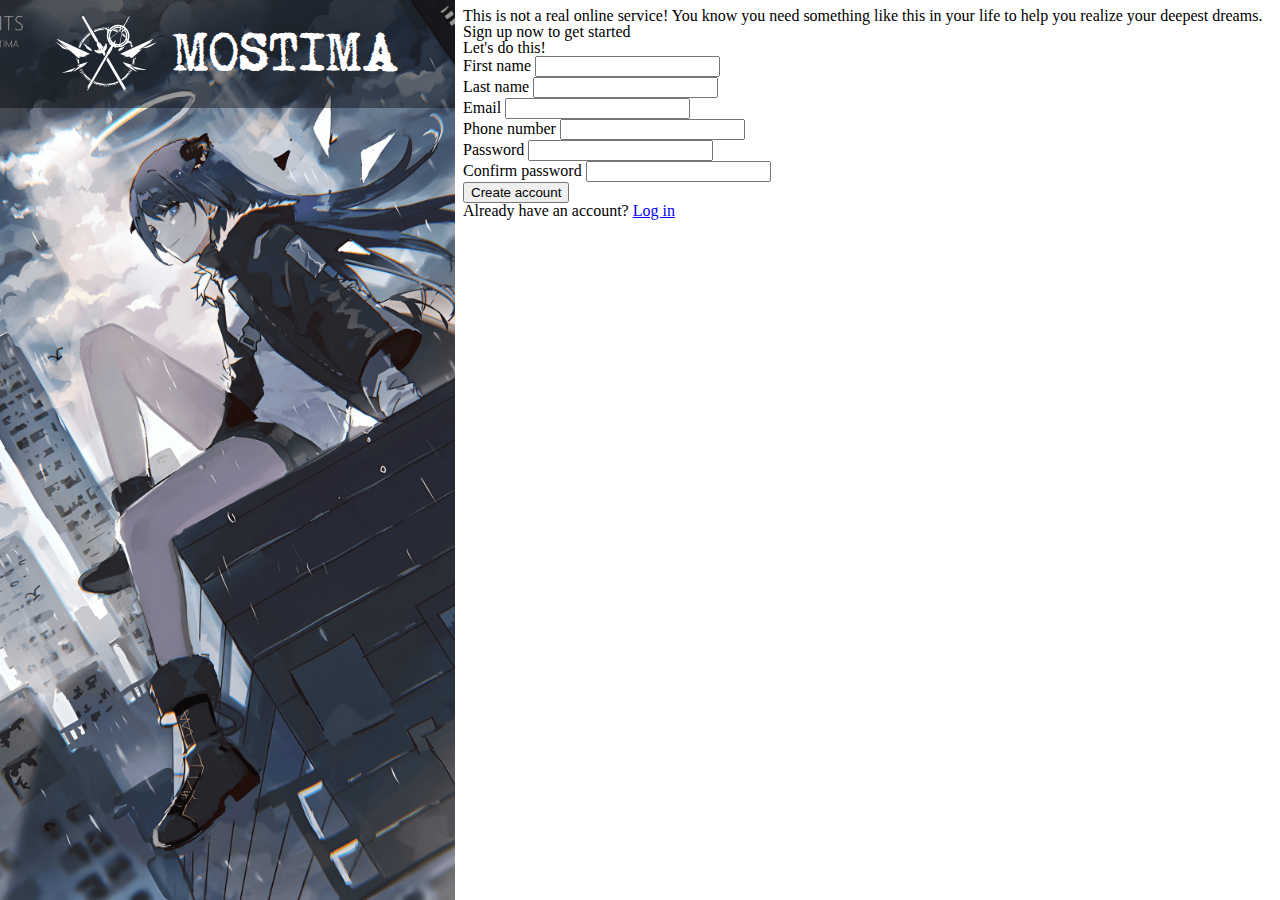
==== index.html @ 21a83325 "Doing let cover bg and right forms element" ====
<!DOCTYPE html>
<html lang="en">

<head>
    <meta charset="UTF-8">
    <meta name="viewport" content="width=device-width, initial-scale=1.0">
    <title>Sign-Up Form --- the Odin Project</title>

    <link rel="stylesheet" href="sytle.css">
</head>

<body>

    <main class="main-container">
        <div class="frame">
            <!-- <img src="./assets/img/lococop_Mostima.png" alt=""> -->
            <!-- <div class="cover"></div> -->
            <div class="banner">
                <img src="./assets/img/logo_Mostima_white.svg" alt="">
                <p>MOSTIMA</p>
            </div>
        </div>

        <div class="forms">
            <div class="text-container">
                <p>This is not a real online service! You know you need something like this in your life to help you realize your deepest dreams. Sign up <i>now</i> to get started</p>
            </div>

            <div class="form-container">
                <p>Let's do this!</p>

                <form action="" method="post">
                    <div>
                        <label for="first-name">First name</label>
                        <input type="text" name="user-firstname" id="first-name">
                    </div>

                    <div>
                        <label for="last-name">Last name</label>
                        <input type="text" name="user-lastname" id="last-name">
                    </div>

                    <div>
                        <label for="mail">Email</label>
                        <input type="email" name="user-email" id="mail">
                    </div>

                    <div>
                        <label for="phone-number">Phone number</label>
                        <input type="tel" name="user-phonenumber" id="phone-number">
                    </div>

                    <div>
                        <label for="password">Password</label>
                        <input type="password" name="user-password" id="password">
                    </div>

                    <div>
                        <label for="conf-password">Confirm password</label>
                        <input type="password" name="user-confpassword" id="conf-password">
                    </div>

                    <div>
                        <button type="submit">Create account</button>
                    </div>
                </form>
            </div>
            <div class="login-hyperlink">
                Already have an account? <a href="#">Log in</a>
            </div>
        </div>
    </main>

</body>

</html>
---- sytle.css ----
/* http://meyerweb.com/eric/tools/css/reset/ 
   v2.0 | 20110126
   License: none (public domain)
*/
/* prettier-ignore */
html, body, div, span, applet, object, iframe,
h1, h2, h3, h4, h5, h6, p, blockquote, pre,
a, abbr, acronym, address, big, cite, code,
del, dfn, em, img, ins, kbd, q, s, samp,
small, strike, strong, sub, sup, tt, var,
b, u, i, center,
dl, dt, dd, ol, ul, li,
fieldset, form, label, legend,
table, caption, tbody, tfoot, thead, tr, th, td,
article, aside, canvas, details, embed, 
figure, figcaption, footer, header, hgroup, 
menu, nav, output, ruby, section, summary,
time, mark, audio, video {
	margin: 0;
	padding: 0;
	border: 0;
	font-size: 100%;
	font: inherit;
	vertical-align: baseline;
}
/* HTML5 display-role reset for older browsers */
article, aside, details, figcaption, figure, 
footer, header, hgroup, menu, nav, section {
	display: block;
}
body {
	line-height: 1;
}
ol, ul {
	list-style: none;
}
blockquote, q {
	quotes: none;
}
blockquote:before, blockquote:after,
q:before, q:after {
	content: '';
	content: none;
}
table {
	border-collapse: collapse;
	border-spacing: 0;
}

/* End of Meyer's Reset */
/* Start of general settings (e.g., font-face, CSS's properties) */

@font-face {
    font-family: "helvetica bold";
    src: 
        url(assets/fonts/freesansbold-webfont.woff2) format("woff2"),
        url(assets/fonts/freesansbold-webfont.woff) format("woff");
    font-weight: bold;
    font-style: normal;
}

@font-face {
    font-family: "helvetica";
    src: 
        url(assets/fonts/freesans-webfont.woff2) format("woff2"),
        url(assets/fonts/freesans-webfont.woff) format("woff");
    font-weight: normal;
    font-style: normal;
}

@font-face {
    font-family: "typewriter";
    src: 
        url(assets/fonts/momt___-webfont.woff2) format("woff2"),
        url(assets/fonts/momt___-webfont.woff) format("woff");
    font-weight: bold;
    font-style: normal;
}

:root {
    --frame-height: 640px;
    /* --cover-abs-pos: ; */
}

/* End of general settings */
/* Start of styling */

.main-container {
    min-height: 100vh;
    display: flex;
    /* flex-wrap: wrap; */
}

.frame {
    background-image: url(./assets/img/lococop_Mostima.png);
    background-position: center center;
    background-size: cover;
    background-repeat: no-repeat;
}

.frame .cover {
    /* background-image: url(./assets/img/lococop_Mostima.png);
    background-size: auto 640px;
    background-repeat: no-repeat; */
    /* flex: 4; */
    /* background-repeat: no-repeat; */
}

.frame .banner {
    width: inherit;
    padding: 16px 56px;
    background-color: rgba(0, 0, 0, 0.4);
    display: flex;
    justify-content: center;
    align-items: center;
    /* flex: 5; */
}

.frame .banner img {
    width: 100px;
    margin-right: 16px;
}

.frame .banner p {
    font: 3rem "typewriter";
    /* font-size: 3rem; */
    color: #fff;
}

.forms {
    margin: 8px;
}

.forms .text-container {
    /* font: ; */
}

.forms .text-container {
    /* font: 1.3rem "helvetica bold"; */
}
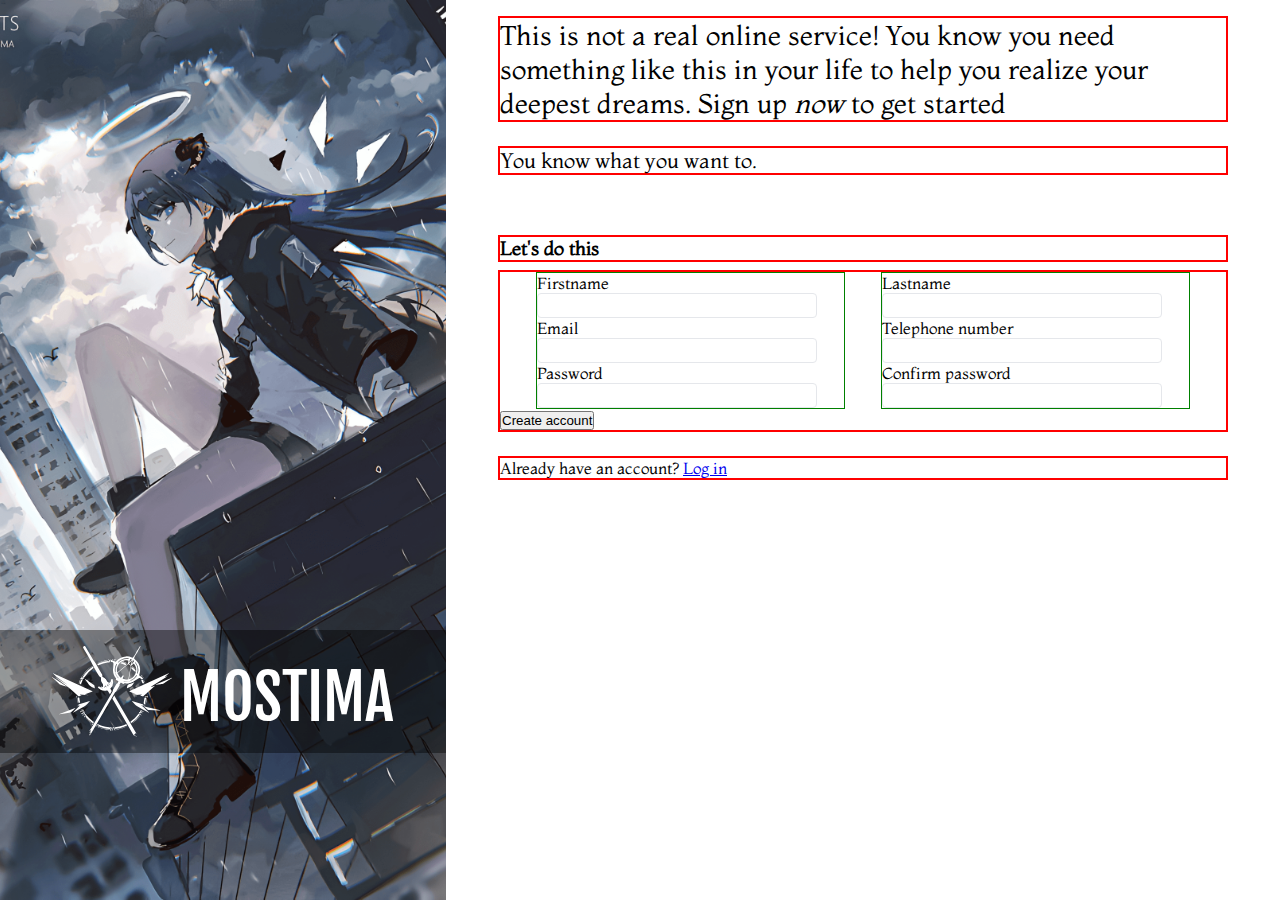
==== commit 1767e0af: "Fixing things, add styling to forms" ====
--- a/index.html
+++ b/index.html
@@ -12,63 +12,60 @@
 <body>
 
     <main class="main-container">
-        <div class="frame">
-            <!-- <img src="./assets/img/lococop_Mostima.png" alt=""> -->
-            <!-- <div class="cover"></div> -->
-            <div class="banner">
+        <div class="image-container">
+            <div class="title-wrapper">
                 <img src="./assets/img/logo_Mostima_white.svg" alt="">
                 <p>MOSTIMA</p>
             </div>
         </div>
 
-        <div class="forms">
-            <div class="text-container">
-                <p>This is not a real online service! You know you need something like this in your life to help you realize your deepest dreams. Sign up <i>now</i> to get started</p>
-            </div>
+        <div class="form-container">
+            <p class="form-heading">This is not a real online service! You know you need something like this in your life to help you realize your deepest dreams. Sign up <i>now</i> to get started</p>
+            <p class="form-heading end-heading">You know what you want to.</p>
 
-            <div class="form-container">
-                <p>Let's do this!</p>
-
-                <form action="" method="post">
-                    <div>
-                        <label for="first-name">First name</label>
-                        <input type="text" name="user-firstname" id="first-name">
+            <h3>Let's do this</h3>
+            <form action="#" method="post">
+                <div class="form-wrapper">
+                    <div class="left-field">
+                        <div class="input-container">
+                            <label for="first-name">Firstname</label>
+                            <input type="text" name="user_fname" id="first-name">
+                        </div>
+                        <div class="input-container">
+                            <label for="mail">Email</label>
+                            <input type="email" name="user_email" id="mail">
+                        </div>
+                        <div class="input-container">
+                            <label for="password">Password</label>
+                            <input type="password" name="user_password" id="password">
+                        </div>
                     </div>
 
-                    <div>
-                        <label for="last-name">Last name</label>
-                        <input type="text" name="user-lastname" id="last-name">
+                    <div class="right-field">
+                        <div class="input-container">
+                            <label for="last-name">Lastname</label>
+                            <input type="text" name="user_lname" id="last-name">
+                        </div>
+                        <div class="input-container">
+                            <label for="tel-number">Telephone number</label>
+                            <input type="tel" name="user_tel" id="tel-number">
+                        </div>
+                        <div class="input-container">
+                            <label for="conf-password">Confirm password</label>
+                            <input type="password" name="conf_password" id="conf-password">
+                        </div>
                     </div>
+                </div>
+                <div class="button-wrapper">
+                    <button type="submit">Create account</button>
+                </div>
+            </form>
 
-                    <div>
-                        <label for="mail">Email</label>
-                        <input type="email" name="user-email" id="mail">
-                    </div>
-
-                    <div>
-                        <label for="phone-number">Phone number</label>
-                        <input type="tel" name="user-phonenumber" id="phone-number">
-                    </div>
-
-                    <div>
-                        <label for="password">Password</label>
-                        <input type="password" name="user-password" id="password">
-                    </div>
-
-                    <div>
-                        <label for="conf-password">Confirm password</label>
-                        <input type="password" name="user-confpassword" id="conf-password">
-                    </div>
-
-                    <div>
-                        <button type="submit">Create account</button>
-                    </div>
-                </form>
-            </div>
             <div class="login-hyperlink">
                 Already have an account? <a href="#">Log in</a>
             </div>
         </div>
+        
     </main>
 
 </body>
--- a/sytle.css
+++ b/sytle.css
@@ -1,62 +1,22 @@
-/* http://meyerweb.com/eric/tools/css/reset/ 
-   v2.0 | 20110126
-   License: none (public domain)
-*/
-/* prettier-ignore */
-html, body, div, span, applet, object, iframe,
-h1, h2, h3, h4, h5, h6, p, blockquote, pre,
-a, abbr, acronym, address, big, cite, code,
-del, dfn, em, img, ins, kbd, q, s, samp,
-small, strike, strong, sub, sup, tt, var,
-b, u, i, center,
-dl, dt, dd, ol, ul, li,
-fieldset, form, label, legend,
-table, caption, tbody, tfoot, thead, tr, th, td,
-article, aside, canvas, details, embed, 
-figure, figcaption, footer, header, hgroup, 
-menu, nav, output, ruby, section, summary,
-time, mark, audio, video {
-	margin: 0;
-	padding: 0;
-	border: 0;
-	font-size: 100%;
-	font: inherit;
-	vertical-align: baseline;
-}
-/* HTML5 display-role reset for older browsers */
-article, aside, details, figcaption, figure, 
-footer, header, hgroup, menu, nav, section {
-	display: block;
-}
-body {
-	line-height: 1;
-}
-ol, ul {
-	list-style: none;
-}
-blockquote, q {
-	quotes: none;
-}
-blockquote:before, blockquote:after,
-q:before, q:after {
-	content: '';
-	content: none;
-}
-table {
-	border-collapse: collapse;
-	border-spacing: 0;
+@import url('https://fonts.googleapis.com/css2?family=Fjalla+One&display=swap');  /* "Fjalla One" */
+@import url('https://fonts.googleapis.com/css2?family=Montaga&display=swap'); /* "Montaga" */
+
+/* VARIABLES DECLARATION HERE */
+:root {
+    --form-input-gap: 36px;
 }
 
-/* End of Meyer's Reset */
+/* END OF VARIABLES DECLARATION */
 /* Start of general settings (e.g., font-face, CSS's properties) */
+* {
+    margin: 0;
+    padding: 0;
+}
 
-@font-face {
-    font-family: "helvetica bold";
-    src: 
-        url(assets/fonts/freesansbold-webfont.woff2) format("woff2"),
-        url(assets/fonts/freesansbold-webfont.woff) format("woff");
-    font-weight: bold;
-    font-style: normal;
+body {
+    /* Prevent scrolling, means displayed content only the 100% screen */
+    /* overflow: hidden; */
+
 }
 
 @font-face {
@@ -68,73 +28,106 @@
     font-style: normal;
 }
 
-@font-face {
-    font-family: "typewriter";
-    src: 
-        url(assets/fonts/momt___-webfont.woff2) format("woff2"),
-        url(assets/fonts/momt___-webfont.woff) format("woff");
-    font-weight: bold;
-    font-style: normal;
+/* End of general settings */
+/* Start of styling */
+.main-container {
+    display: flex;
+    flex-wrap: wrap;
+    min-height: 100dvh;
+    max-width: 100%;
 }
 
-:root {
-    --frame-height: 640px;
-    /* --cover-abs-pos: ; */
+.image-container {
+    background-image: url(./assets/img/lococop_Mostima.png);
+    background-size: cover;
+    background-repeat: no-repeat;
+    background-position: center center;
+    flex: 2.4;
 }
 
-/* End of general settings */
-/* Start of styling */
-
-.main-container {
-    min-height: 100vh;
+.image-container .title-wrapper {
+    background-color: rgba(0, 0, 0, 0.4);
+    margin-top: 70dvh;
+    padding: 16px 52px;
+    width: inherit;
     display: flex;
-    /* flex-wrap: wrap; */
+    justify-self: center;
+    align-items: center;
 }
 
-.frame {
-    background-image: url(./assets/img/lococop_Mostima.png);
-    background-position: center center;
-    background-size: cover;
-    background-repeat: no-repeat;
+.image-container .title-wrapper img {
+    width: 120px;
+    margin-right: 8px;
 }
 
-.frame .cover {
-    /* background-image: url(./assets/img/lococop_Mostima.png);
-    background-size: auto 640px;
-    background-repeat: no-repeat; */
-    /* flex: 4; */
-    /* background-repeat: no-repeat; */
+.image-container .title-wrapper p {
+    font: 3.8rem "Fjalla One";
+    color: #fff;
+    margin-top: 12px;
 }
 
-.frame .banner {
-    width: inherit;
-    padding: 16px 56px;
-    background-color: rgba(0, 0, 0, 0.4);
+/* Form container styling */
+.form-container {
+    font-family: "Montaga", serif;
+    margin: 16px 52px;
     display: flex;
-    justify-content: center;
-    align-items: center;
-    /* flex: 5; */
+    flex-direction: column;
+    flex: 5;
 }
 
-.frame .banner img {
-    width: 100px;
-    margin-right: 16px;
+.form-container p:first-child {
+    font-size: 1.7rem;
+    margin-bottom: 24px;
 }
 
-.frame .banner p {
-    font: 3rem "typewriter";
-    /* font-size: 3rem; */
-    color: #fff;
+.form-container .end-heading {
+    margin-bottom: 60px;
+    font-size: 1.3rem;
 }
 
-.forms {
-    margin: 8px;
+.form-container .end-heading+h3 {
+    margin-bottom: 8px;
 }
 
-.forms .text-container {
-    /* font: ; */
+.form-wrapper {
+    display: flex;
+    margin: 0 var(--form-input-gap);
+    gap: var(--form-input-gap);
 }
 
-.forms .text-container {
-    /* font: 1.3rem "helvetica bold"; */
+.form-wrapper > * {
+    border: 1px solid green;
+}
+
+.form-wrapper .left-field {
+    flex: 1;
+}
+
+.form-wrapper .right-field {
+    flex: 1;
+}
+
+.form-wrapper .input-container label {
+    display: block;
+}
+
+.form-wrapper .input-container input {
+    box-sizing: border-box;
+    width: 280px;
+    border: 1px solid #e5e7eb;
+    border-radius: 4px;
+    padding: 4px 8px;
+
+}
+
+.form-wrapper .button-wrapper {
+    padding: 8px 24px;
+}
+
+.form-container .login-hyperlink {
+    margin-top: 24px;
+}
+
+.form-container > * {
+    border: 2px solid red;
 }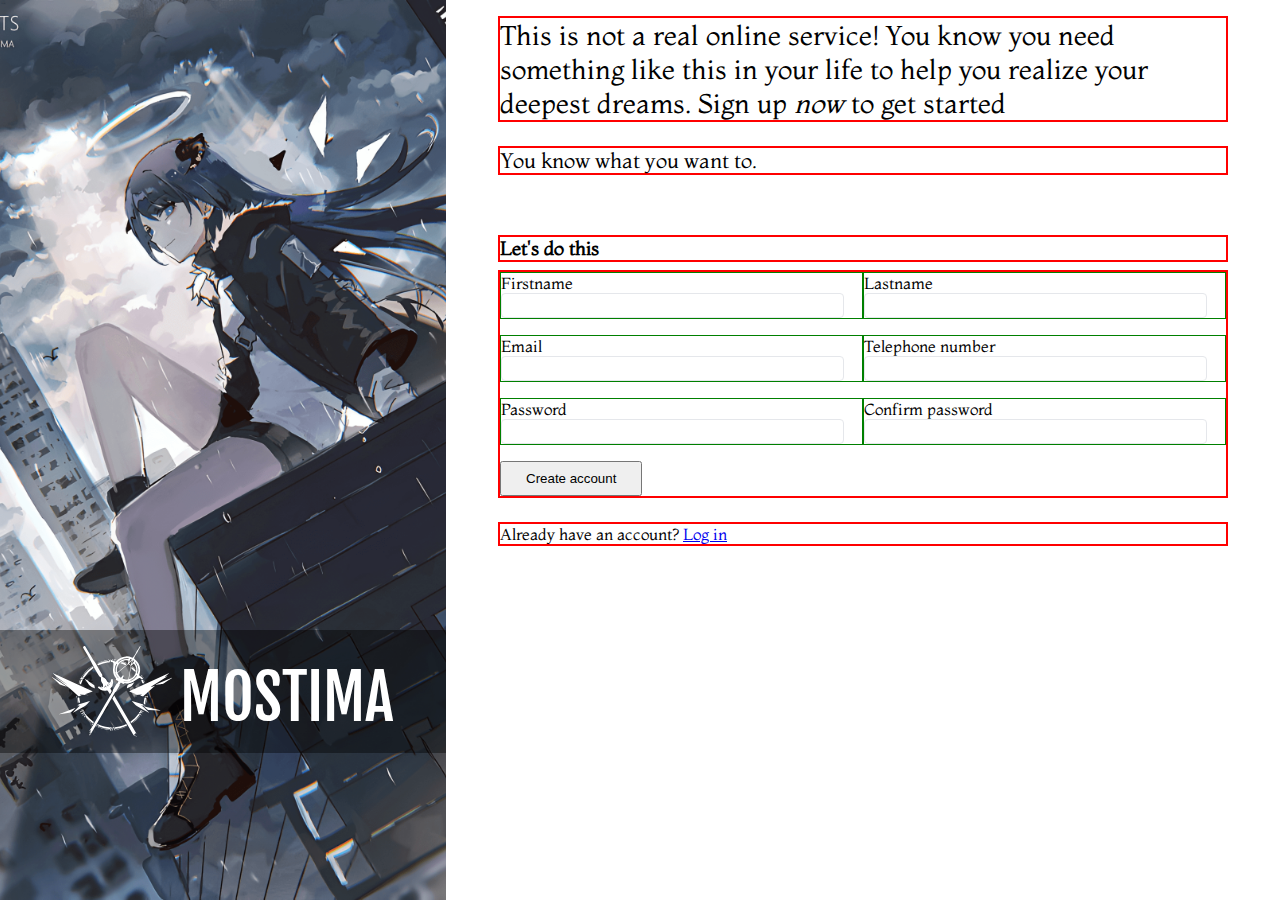
==== commit 9f1576c5: "Fix forms input width with flex" ====
--- a/index.html
+++ b/index.html
@@ -26,31 +26,37 @@
             <h3>Let's do this</h3>
             <form action="#" method="post">
                 <div class="form-wrapper">
-                    <div class="left-field">
-                        <div class="input-container">
+                    <div class="form-row first-row">
+                        <div class="input-wrapper">
                             <label for="first-name">Firstname</label>
                             <input type="text" name="user_fname" id="first-name">
                         </div>
-                        <div class="input-container">
+
+                        <div class="input-wrapper">
+                            <label for="last-name">Lastname</label>
+                            <input type="text" name="user_lname" id="last-name">
+                        </div>
+                    </div>
+
+                    <div class="form-row second-row">
+                        <div class="input-wrapper">
                             <label for="mail">Email</label>
                             <input type="email" name="user_email" id="mail">
                         </div>
-                        <div class="input-container">
+
+                        <div class="input-wrapper">
+                            <label for="tel-number">Telephone number</label>
+                            <input type="tel" name="user_tel" id="tel-number">
+                        </div>
+                    </div>
+
+                    <div class="form-row third-row">
+                        <div class="input-wrapper">
                             <label for="password">Password</label>
                             <input type="password" name="user_password" id="password">
                         </div>
-                    </div>
 
-                    <div class="right-field">
-                        <div class="input-container">
-                            <label for="last-name">Lastname</label>
-                            <input type="text" name="user_lname" id="last-name">
-                        </div>
-                        <div class="input-container">
-                            <label for="tel-number">Telephone number</label>
-                            <input type="tel" name="user_tel" id="tel-number">
-                        </div>
-                        <div class="input-container">
+                        <div class="input-wrapper">
                             <label for="conf-password">Confirm password</label>
                             <input type="password" name="conf_password" id="conf-password">
                         </div>
--- a/sytle.css
+++ b/sytle.css
@@ -3,7 +3,7 @@
 
 /* VARIABLES DECLARATION HERE */
 :root {
-    --form-input-gap: 36px;
+    --form-input-gap: 16px;
 }
 
 /* END OF VARIABLES DECLARATION */
@@ -91,36 +91,40 @@
 
 .form-wrapper {
     display: flex;
-    margin: 0 var(--form-input-gap);
+    flex-direction: column;
+    flex-wrap: wrap;
     gap: var(--form-input-gap);
 }
 
-.form-wrapper > * {
-    border: 1px solid green;
+.form-wrapper .form-row {
+    display: flex;
+    flex-wrap: wrap;
+    justify-content: space-between;
+    /* gap: var(--form-input-gap); */
 }
 
-.form-wrapper .left-field {
-    flex: 1;
+.form-wrapper .input-wrapper {
+    border: 1px solid green;
+    flex: 1 1 0;
 }
 
-.form-wrapper .right-field {
-    flex: 1;
-}
-
-.form-wrapper .input-container label {
+.form-wrapper .input-wrapper label {
     display: block;
 }
 
-.form-wrapper .input-container input {
+.form-wrapper .input-wrapper input {
     box-sizing: border-box;
-    width: 280px;
     border: 1px solid #e5e7eb;
     border-radius: 4px;
+    min-width: 300px;
+    width: 95%;
+    /* width: max(300px, 25dvw); */
+    /* height: ; */
     padding: 4px 8px;
-
 }
 
-.form-wrapper .button-wrapper {
+.button-wrapper button {
+    margin-top: var(--form-input-gap);
     padding: 8px 24px;
 }
 
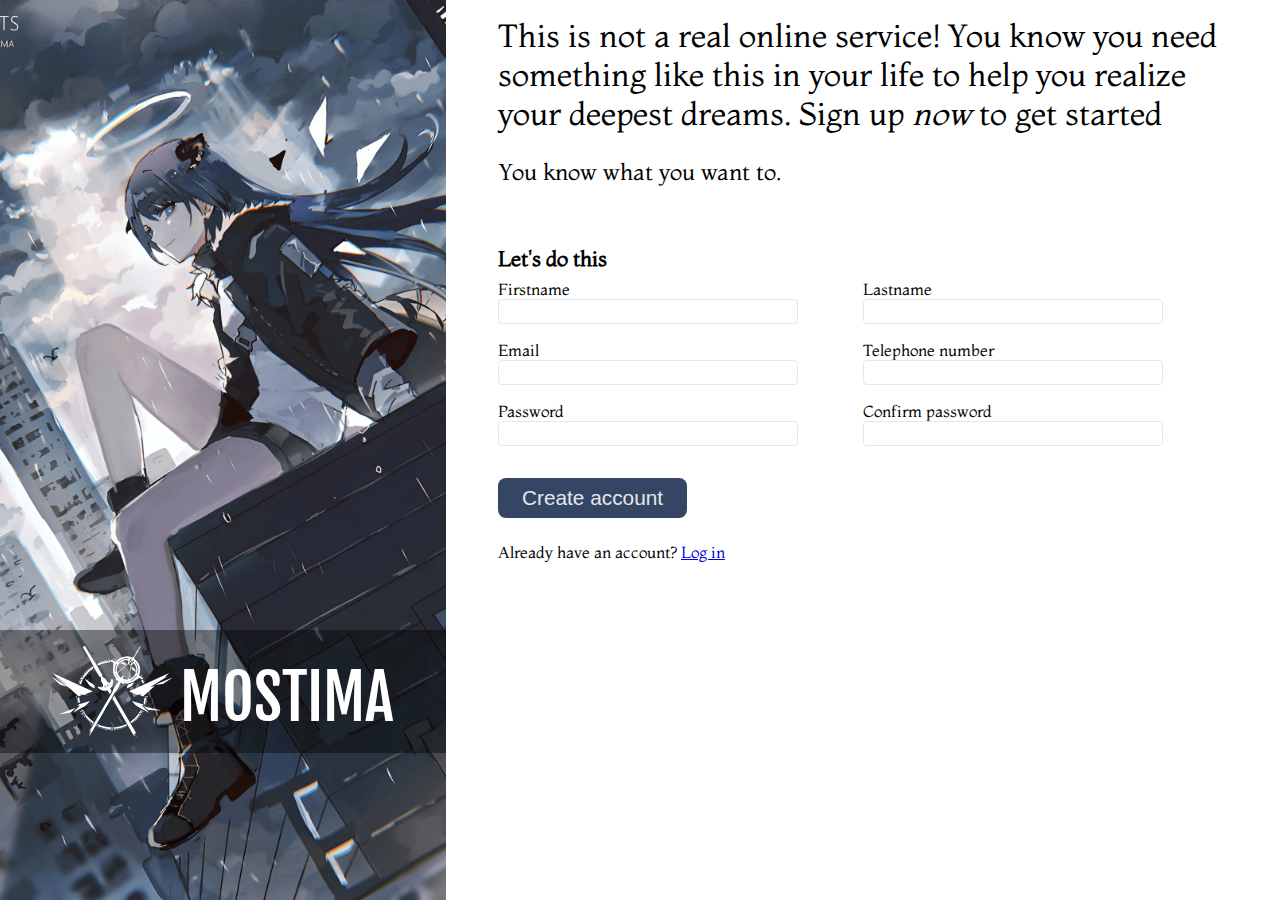
==== commit b8e2d6bc: "95% complete from initial design" ====
--- a/index.html
+++ b/index.html
@@ -17,6 +17,9 @@
                 <img src="./assets/img/logo_Mostima_white.svg" alt="">
                 <p>MOSTIMA</p>
             </div>
+            <!-- <div class="source-wrapper">
+                <p>Art drawn by <a href="https://www.pixiv.net/en/users/12342223">Lococo:p</a> on <a href="https://www.pixiv.net/en/">Pixiv</a></p>
+            </div> -->
         </div>
 
         <div class="form-container">
--- a/sytle.css
+++ b/sytle.css
@@ -4,6 +4,7 @@
 /* VARIABLES DECLARATION HERE */
 :root {
     --form-input-gap: 16px;
+    --form-title-size: 1.3rem;
 }
 
 /* END OF VARIABLES DECLARATION */
@@ -16,15 +17,15 @@
 body {
     /* Prevent scrolling, means displayed content only the 100% screen */
     /* overflow: hidden; */
-
+    font-family: "Montaga", sans-serif;
 }
 
 @font-face {
-    font-family: "helvetica";
+    font-family: "Helvetica";
     src: 
         url(assets/fonts/freesans-webfont.woff2) format("woff2"),
         url(assets/fonts/freesans-webfont.woff) format("woff");
-    font-weight: normal;
+    font-weight: bold;
     font-style: normal;
 }
 
@@ -42,6 +43,10 @@
     background-size: cover;
     background-repeat: no-repeat;
     background-position: center center;
+    position: relative;
+    /* display: flex;
+    flex-direction: column;
+    align-items: center; */
     flex: 2.4;
 }
 
@@ -49,7 +54,7 @@
     background-color: rgba(0, 0, 0, 0.4);
     margin-top: 70dvh;
     padding: 16px 52px;
-    width: inherit;
+    width: min(inherit, 100%);
     display: flex;
     justify-self: center;
     align-items: center;
@@ -66,6 +71,15 @@
     margin-top: 12px;
 }
 
+/* .image-container .source-wrapper {
+    position: absolute;
+    bottom: 0;
+}
+
+.image-container .source-wrapper * {
+    color: whitesmoke;
+} */
+
 /* Form container styling */
 .form-container {
     font-family: "Montaga", serif;
@@ -76,36 +90,40 @@
 }
 
 .form-container p:first-child {
-    font-size: 1.7rem;
+    /* font-size: 1.7rem; */
+    font-size: clamp(var(--form-title-size), 2.5dvw, 2rem);
     margin-bottom: 24px;
 }
 
 .form-container .end-heading {
     margin-bottom: 60px;
-    font-size: 1.3rem;
+    /* font-size: 1.3rem; */
+    font-size: clamp(var(--form-title-size), 1.8dvw, 1.7rem);
 }
 
 .form-container .end-heading+h3 {
+    font-size: var(--form-title-size);
     margin-bottom: 8px;
+
 }
 
 .form-wrapper {
     display: flex;
     flex-direction: column;
     flex-wrap: wrap;
-    gap: var(--form-input-gap);
+    /* gap: var(--form-input-gap); */
 }
 
 .form-wrapper .form-row {
     display: flex;
     flex-wrap: wrap;
     justify-content: space-between;
-    /* gap: var(--form-input-gap); */
 }
 
 .form-wrapper .input-wrapper {
-    border: 1px solid green;
+    /* border: 1px solid green; */
     flex: 1 1 0;
+    margin-bottom: var(--form-input-gap);
 }
 
 .form-wrapper .input-wrapper label {
@@ -113,25 +131,29 @@
 }
 
 .form-wrapper .input-wrapper input {
+    border: 1px solid #e5e7eb;
     box-sizing: border-box;
-    border: 1px solid #e5e7eb;
     border-radius: 4px;
     min-width: 300px;
-    width: 95%;
-    /* width: max(300px, 25dvw); */
-    /* height: ; */
+    width: 80%;
     padding: 4px 8px;
 }
 
 .button-wrapper button {
+    font: 1.3rem Arial, Helvetica, sans-serif;
+    background-color: #344664;
+    color: #e5e7eb;
+    border: none;
+    border-radius: 8px;
+    padding: 8px 24px;
     margin-top: var(--form-input-gap);
-    padding: 8px 24px;
+}
+
+.button-wrapper button:hover {
+    background-color: #9eaab8;
+    color: #262630;
 }
 
 .form-container .login-hyperlink {
     margin-top: 24px;
 }
-
-.form-container > * {
-    border: 2px solid red;
-}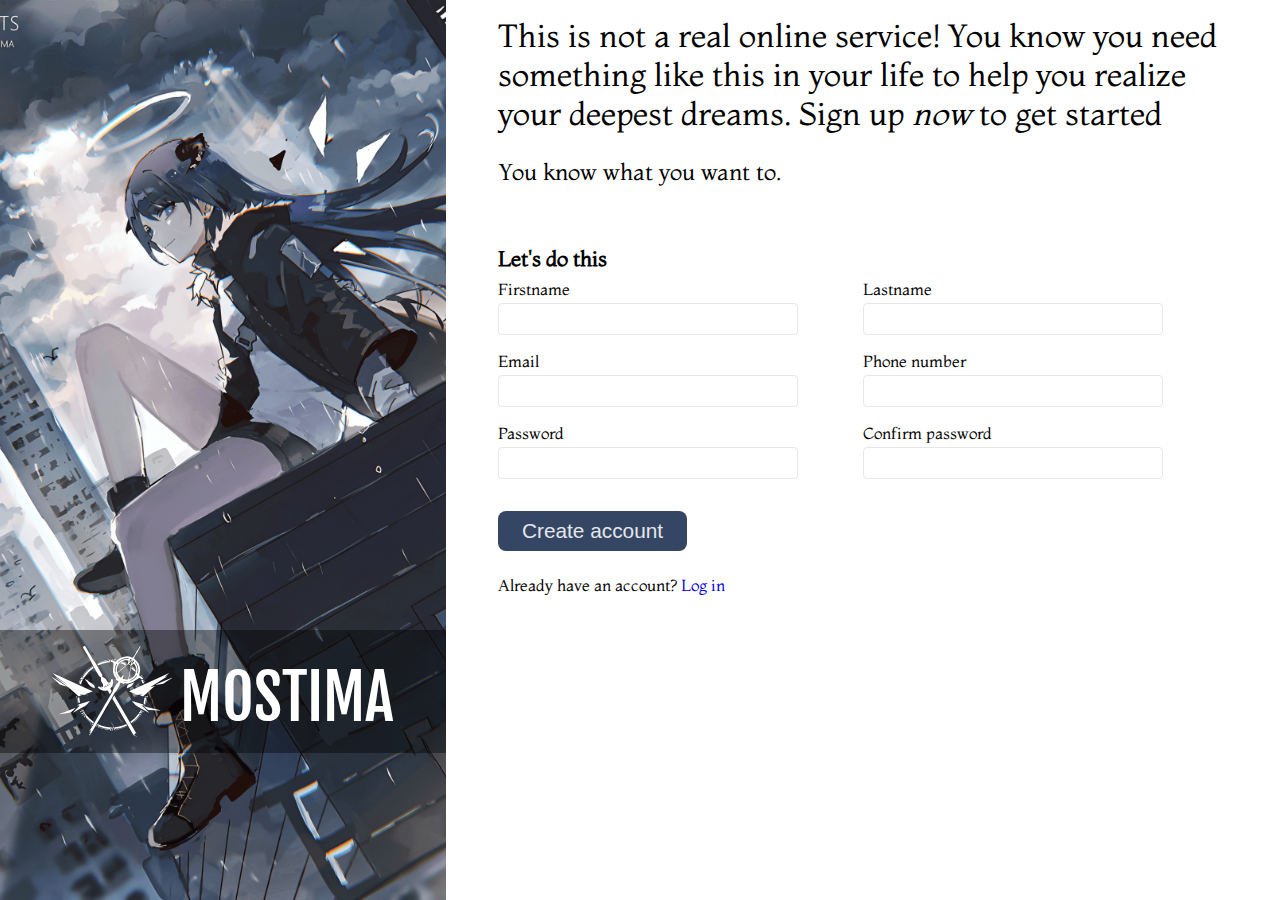
==== commit dc804be2: "ig done for now. Other functionality such validation using js later" ====
--- a/index.html
+++ b/index.html
@@ -48,7 +48,7 @@
                         </div>
 
                         <div class="input-wrapper">
-                            <label for="tel-number">Telephone number</label>
+                            <label for="tel-number">Phone number</label>
                             <input type="tel" name="user_tel" id="tel-number">
                         </div>
                     </div>
@@ -56,12 +56,12 @@
                     <div class="form-row third-row">
                         <div class="input-wrapper">
                             <label for="password">Password</label>
-                            <input type="password" name="user_password" id="password">
+                            <input type="password" name="user_password" id="password" class="error">
                         </div>
 
                         <div class="input-wrapper">
                             <label for="conf-password">Confirm password</label>
-                            <input type="password" name="conf_password" id="conf-password">
+                            <input type="password" name="conf_password" id="conf-password" class="error">
                         </div>
                     </div>
                 </div>
--- a/sytle.css
+++ b/sytle.css
@@ -92,6 +92,7 @@
 .form-container p:first-child {
     /* font-size: 1.7rem; */
     font-size: clamp(var(--form-title-size), 2.5dvw, 2rem);
+    font-weight: 500;
     margin-bottom: 24px;
 }
 
@@ -128,6 +129,7 @@
 
 .form-wrapper .input-wrapper label {
     display: block;
+    margin-bottom: 4px;
 }
 
 .form-wrapper .input-wrapper input {
@@ -136,7 +138,14 @@
     border-radius: 4px;
     min-width: 300px;
     width: 80%;
+    height: 2rem;
     padding: 4px 8px;
+}
+
+.form-wrapper .input-wrapper input:focus {
+    outline: none;
+    border: 2px solid #344664;
+    box-shadow: -1px 2px 16px -4px;
 }
 
 .button-wrapper button {
@@ -157,3 +166,7 @@
 .form-container .login-hyperlink {
     margin-top: 24px;
 }
+
+.form-container .login-hyperlink a {
+    text-decoration: none;
+}
